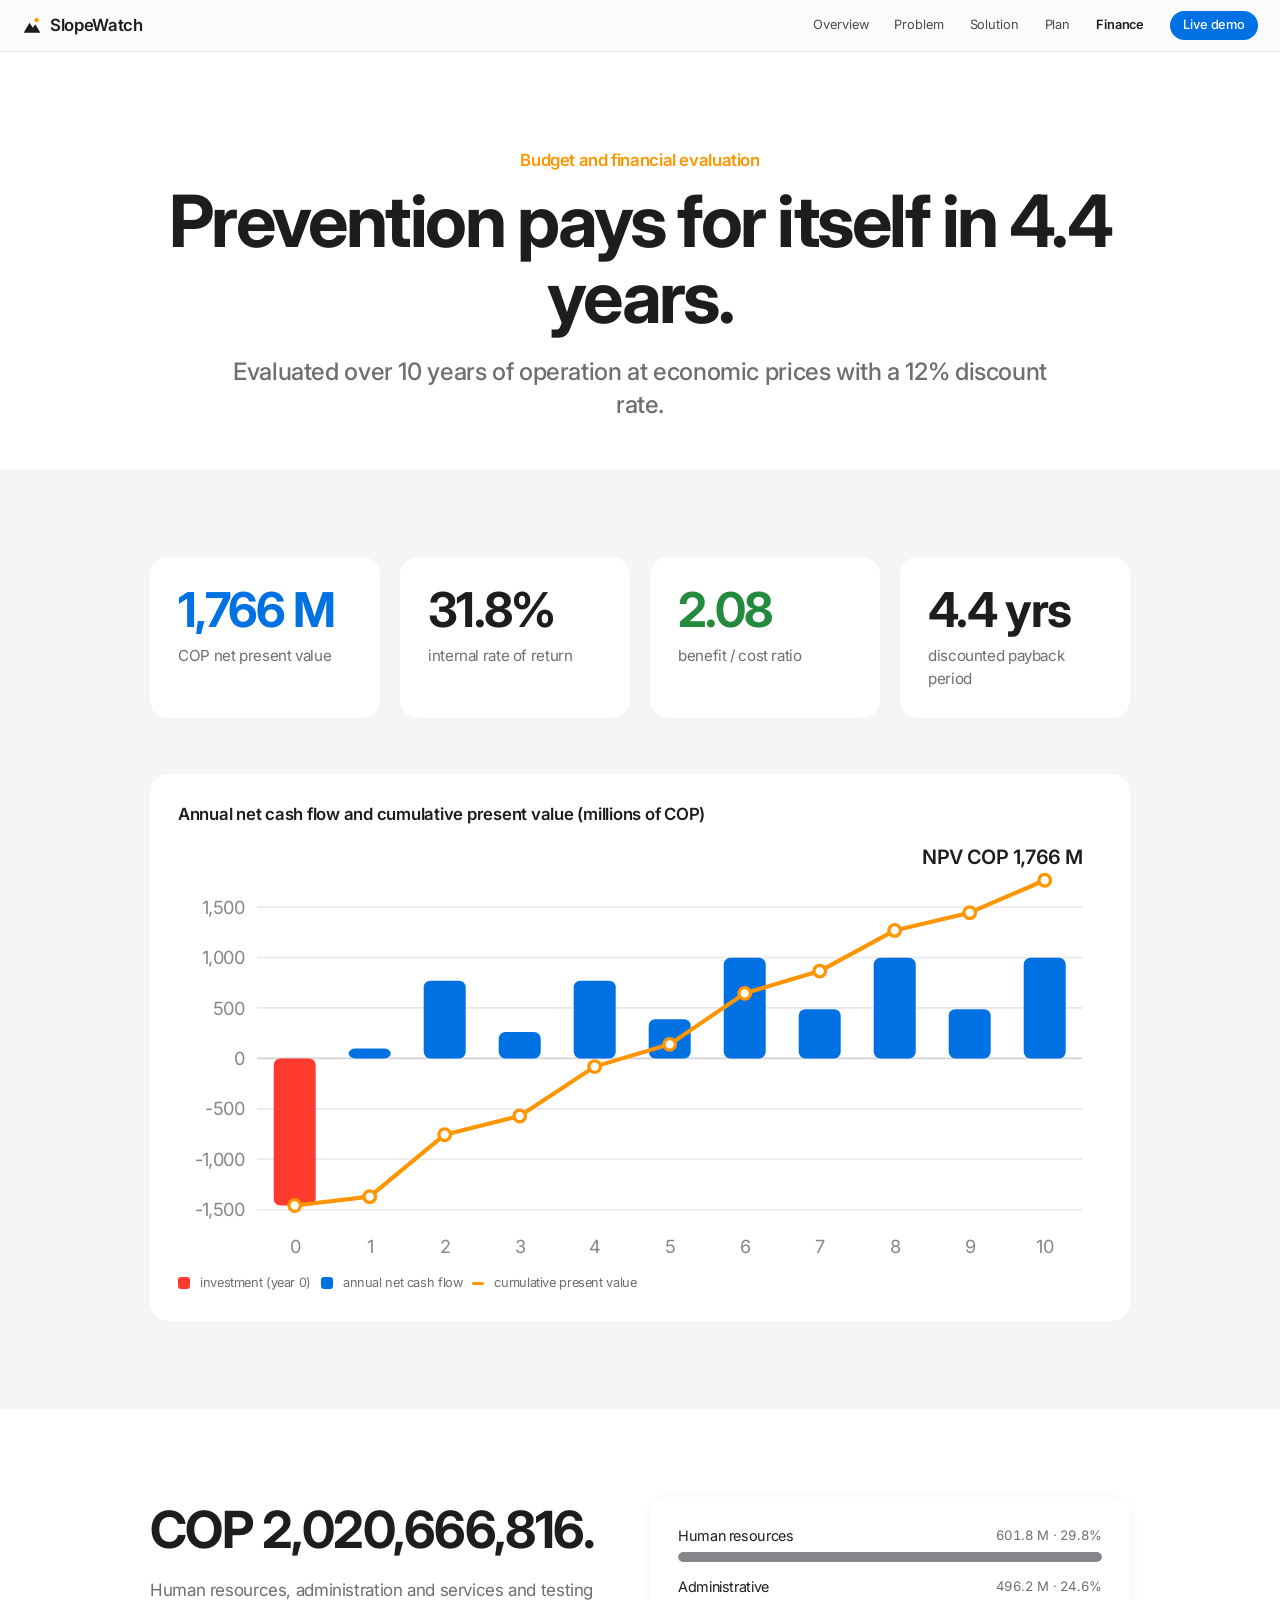
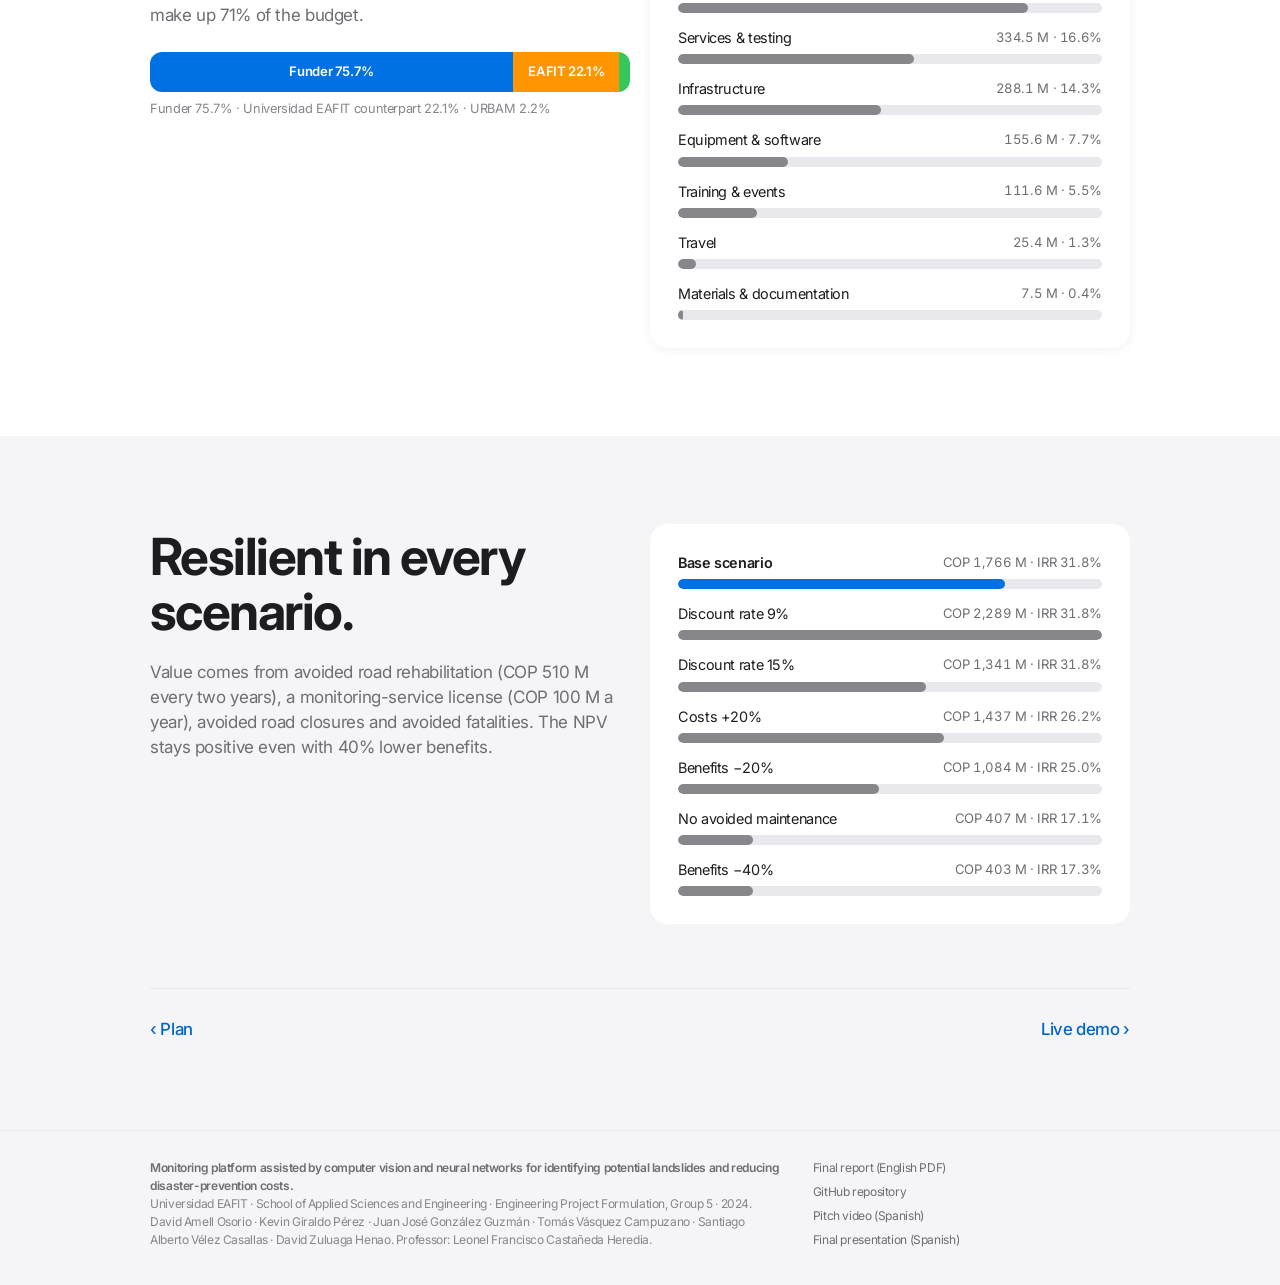
==== website/finance.html @ 940299c2 "Apple-style multi-page redesign with live demo as home" ====
<!doctype html>
<html lang="en">
<head>
<meta charset="utf-8">
<meta name="viewport" content="width=device-width, initial-scale=1">
<title>Finance · SlopeWatch</title>
<meta name="description" content="Budget, funding and 10-year financial evaluation of the landslide monitoring platform.">
<meta name="theme-color" content="#ffffff">
<link rel="preconnect" href="https://fonts.googleapis.com"><link rel="preconnect" href="https://fonts.gstatic.com" crossorigin>
<link href="https://fonts.googleapis.com/css2?family=Inter:wght@400;500;600;700&display=swap" rel="stylesheet">
<link rel="stylesheet" href="styles.css">
</head>
<body>
<header class="nav">
  <a class="brand" href="index.html"><svg viewBox="0 0 24 24" aria-hidden="true"><path d="M2 20 9 8l4 6 3-4 6 10z" fill="#1d1d1f"/><circle cx="17.5" cy="5" r="2.5" fill="#ff9500"/></svg>SlopeWatch</a>
  <nav>
    <a href="overview.html" data-page="overview">Overview</a>
    <a href="problem.html" data-page="problem">Problem</a>
    <a href="solution.html" data-page="solution">Solution</a>
    <a href="plan.html" data-page="plan">Plan</a>
    <a href="finance.html" data-page="finance">Finance</a>
    <a href="index.html" data-page="index" class="pill">Live demo</a>
  </nav>
</header>
<main>

<section class="page-hero">
  <div class="wrap">
    <p class="eyebrow">Budget and financial evaluation</p>
    <h1>Prevention pays for itself in 4.4 years.</h1>
    <p class="lead">Evaluated over 10 years of operation at economic prices with a 12% discount rate.</p>
  </div>
</section>
<section class="alt">
  <div class="wrap">
    <div class="grid4 stats">
      <div class="card stat"><span class="big blue">1,766 M</span><p>COP net present value</p></div>
      <div class="card stat"><span class="big">31.8%</span><p>internal rate of return</p></div>
      <div class="card stat"><span class="big green">2.08</span><p>benefit / cost ratio</p></div>
      <div class="card stat"><span class="big">4.4 yrs</span><p>discounted payback period</p></div>
    </div>
    <div class="card mt">
      <h4>Annual net cash flow and cumulative present value (millions of COP)</h4>
      <svg id="cf-chart" viewBox="0 0 560 260" role="img" aria-label="Net cash flow and cumulative present value"></svg>
      <div class="legend"><span class="sw" style="background:#ff3b30"></span>investment (year 0) <span class="sw bar"></span>annual net cash flow <span class="sw line"></span>cumulative present value</div>
    </div>
  </div>
</section>
<section>
  <div class="wrap">
    <div class="grid2">
      <div>
        <h2>COP 2,020,666,816.</h2>
        <p class="muted">Human resources, administration and services and testing make up 71% of the budget.</p>
        <div class="split"><div style="flex:75.7" class="s1">Funder 75.7%</div><div style="flex:22.1" class="s2">EAFIT 22.1%</div><div style="flex:2.2" class="s3" title="URBAM 2.2%"></div></div>
        <p class="caption" style="margin-top:8px">Funder 75.7% · Universidad EAFIT counterpart 22.1% · URBAM 2.2%</p>
      </div>
      <div class="card"><div class="bars" id="budget-bars"></div></div>
    </div>
  </div>
</section>
<section class="alt">
  <div class="wrap">
    <div class="grid2">
      <div>
        <h2>Resilient in every scenario.</h2>
        <p class="muted">Value comes from avoided road rehabilitation (COP 510 M every two years), a monitoring-service license (COP 100 M a year), avoided road closures and avoided fatalities. The NPV stays positive even with 40% lower benefits.</p>
      </div>
      <div class="card"><div class="bars" id="sens-bars"></div></div>
    </div>
    <div class="next"><a href="plan.html">‹ Plan</a><a href="index.html">Live demo ›</a></div>
  </div>
</section>

</main>
<footer>
  <div class="wrap foot">
    <div>
      <strong>Monitoring platform assisted by computer vision and neural networks for identifying potential landslides and reducing disaster-prevention costs.</strong><br>
      Universidad EAFIT · School of Applied Sciences and Engineering · Engineering Project Formulation, Group 5 · 2024.<br>
      David Amell Osorio · Kevin Giraldo Pérez · Juan José González Guzmán · Tomás Vásquez Campuzano · Santiago Alberto Vélez Casallas · David Zuluaga Henao. Professor: Leonel Francisco Castañeda Heredia.
    </div>
    <div class="foot-links">
      <a href="https://github.com/Senki16/landslide-monitoring-project-proposal/blob/main/01_Final_Report/Final_Report_G5_English.pdf" target="_blank" rel="noopener">Final report (English PDF)</a>
      <a href="https://github.com/Senki16/landslide-monitoring-project-proposal" target="_blank" rel="noopener">GitHub repository</a>
      <a href="https://youtu.be/J5s8gfeZvxI" target="_blank" rel="noopener">Pitch video (Spanish)</a>
      <a href="https://youtu.be/gFdzo9rPchc" target="_blank" rel="noopener">Final presentation (Spanish)</a>
    </div>
  </div>
</footer>
<script src="app.js"></script>
</body>
</html>
---- website/styles.css ----
/* Apple-inspired design: SF system type, light neutrals, Apple system colors */
:root{
  --bg:#ffffff; --bg2:#f5f5f7; --card:#ffffff; --line:#d2d2d7; --line2:#e8e8ed;
  --ink:#1d1d1f; --muted:#6e6e73; --faint:#86868b;
  --blue:#0071e3; --blue-hover:#0077ed; --link:#0066cc;
  --green:#34c759; --yellow:#ffcc00; --orange:#ff9500; --red:#ff3b30;
  --radius:18px;
  --font:-apple-system,BlinkMacSystemFont,"SF Pro Display","SF Pro Text","Helvetica Neue",Inter,Arial,sans-serif;
}
*{box-sizing:border-box}
html{scroll-behavior:smooth}
body{margin:0;background:var(--bg);color:var(--ink);font:17px/1.47 var(--font);letter-spacing:-.022em;-webkit-font-smoothing:antialiased}
a{color:var(--link);text-decoration:none}
a:hover{text-decoration:underline}
.wrap{max-width:1024px;margin:0 auto;padding:0 22px}
.wide{max-width:1280px}
section{padding:88px 0}
.alt{background:var(--bg2)}
h1{font-size:clamp(2.6rem,6vw,4.5rem);line-height:1.05;font-weight:700;letter-spacing:-.035em;margin:.15em 0 .3em}
h2{font-size:clamp(2rem,4.2vw,3.2rem);line-height:1.08;font-weight:700;letter-spacing:-.03em;margin:.1em 0 .4em}
h3{font-size:1.5rem;line-height:1.17;font-weight:600;letter-spacing:-.02em;margin:0 0 .5em}
h4{font-size:1.05rem;font-weight:600;margin:0 0 .6em;letter-spacing:-.015em}
p{margin:0 0 1em}
.eyebrow{color:var(--orange);font-size:1.05rem;font-weight:600;margin:0}
.lead{font-size:clamp(1.15rem,2vw,1.5rem);line-height:1.35;color:var(--muted);font-weight:500;max-width:820px}
.center{text-align:center}.center .lead{margin-left:auto;margin-right:auto}
.caption,.fine{color:var(--faint);font-size:.8rem;line-height:1.4}
.muted{color:var(--muted)}
.mt{margin-top:56px}

/* nav — frosted glass */
.nav{position:sticky;top:0;z-index:1000;height:52px;display:flex;justify-content:space-between;align-items:center;padding:0 22px;background:rgba(251,251,253,.8);backdrop-filter:saturate(180%) blur(20px);-webkit-backdrop-filter:saturate(180%) blur(20px);border-bottom:1px solid rgba(0,0,0,.08)}
.brand{color:var(--ink);font-weight:600;font-size:1.05rem;display:flex;align-items:center;gap:8px;letter-spacing:-.02em}
.brand:hover{text-decoration:none}
.brand svg{width:20px;height:20px}
.nav nav{display:flex;gap:26px;align-items:center}
.nav nav a{color:var(--ink);opacity:.8;font-size:.8rem;letter-spacing:-.01em}
.nav nav a:hover{opacity:1;text-decoration:none}
.nav nav a.active{opacity:1;font-weight:600}
.nav .pill{background:var(--blue);color:#fff;opacity:1;padding:5px 13px;border-radius:980px;font-weight:500}
.nav .pill:hover{background:var(--blue-hover)}
.nav .pill.active{background:var(--ink)}

/* buttons */
.btn{display:inline-block;padding:11px 22px;border-radius:980px;font-size:1rem;font-weight:500;background:var(--blue);color:#fff}
.btn:hover{background:var(--blue-hover);text-decoration:none}
.btn.ghost{background:transparent;color:var(--link);padding-left:6px}
.btn.ghost::after{content:" ›"}
.cta{display:flex;gap:14px;flex-wrap:wrap;align-items:center;margin-top:26px}
.center .cta{justify-content:center}

/* cards & grids */
.card{background:var(--card);border-radius:var(--radius);padding:28px;box-shadow:0 2px 12px rgba(0,0,0,.06)}
.alt .card{box-shadow:none}
.grid2{display:grid;grid-template-columns:1fr 1fr;gap:20px}
.grid3{display:grid;grid-template-columns:repeat(3,1fr);gap:20px}
.grid4{display:grid;grid-template-columns:repeat(4,1fr);gap:20px}
.grid2>*,.grid3>*,.grid4>*{min-width:0}
.big{font-size:clamp(2rem,4vw,3rem);font-weight:700;letter-spacing:-.035em;line-height:1.05;display:block}
.stat .big{margin-bottom:10px}
.stat p{color:var(--muted);font-size:.95rem;margin:0}
.blue{color:var(--blue)}.orange{color:var(--orange)}.green{color:#248a3d}.red{color:var(--red)}

/* page hero (non-demo pages) */
.page-hero{padding:96px 0 48px;text-align:center}
.page-hero .lead{margin:0 auto}

/* problem tree */
.tree{display:flex;flex-direction:column;gap:10px}
.tree-row{display:grid;grid-template-columns:repeat(4,1fr);gap:10px}
.tree-row span{font-size:.85rem;padding:14px 10px;border-radius:12px;text-align:center;background:var(--bg2);font-weight:500}
.tree-core{background:var(--ink);color:#fff;font-weight:600;text-align:center;padding:20px;border-radius:14px;font-size:1.05rem}
.tree-label{font-size:.75rem;color:var(--faint);text-transform:uppercase;letter-spacing:.06em;font-weight:600}

/* pipeline */
.steps{display:grid;grid-template-columns:repeat(4,1fr);gap:20px;counter-reset:s}
.step{background:var(--card);border-radius:var(--radius);padding:28px}
.step .n{font-size:.85rem;font-weight:600;color:var(--blue)}
.step h4{font-size:1.3rem;margin:.3em 0 .4em}
.step p{color:var(--muted);font-size:.95rem;margin:0}

/* bars */
.bars{display:flex;flex-direction:column;gap:14px}
.bar-row{display:grid;grid-template-columns:1fr auto;grid-template-areas:'l v' 't t';gap:6px 14px;align-items:center;font-size:.9rem}
.bar-row>span:first-child{grid-area:l}.bar-row .v{grid-area:v}.bar-row .bar-track{grid-area:t}
.bar-track{height:10px;background:var(--line2);border-radius:980px;overflow:hidden}
.bar-fill{height:100%;background:var(--faint);border-radius:980px}
.bar-row.win .bar-fill{background:var(--blue)}
.bar-row.win span:first-child{font-weight:600}
.bar-row .v{white-space:nowrap;color:var(--muted);font-size:.82rem;font-variant-numeric:tabular-nums;min-width:70px;text-align:right}

.objectives{list-style:none;padding:0;margin:0;display:grid;grid-template-columns:repeat(3,1fr);gap:20px}
.objectives li{background:var(--card);border-radius:var(--radius);padding:24px}
.objectives b{display:block;font-size:1.1rem;margin-bottom:6px}
.objectives span{color:var(--muted);font-size:.95rem}

/* gantt */
.gantt{display:flex;flex-direction:column;gap:12px}
.g-row{display:grid;grid-template-columns:220px 1fr;gap:16px;align-items:center;font-size:.9rem}
.g-row b{color:var(--blue);font-weight:600;margin-right:4px}
.g-track{position:relative;height:26px;background:var(--line2);border-radius:8px}
.g-bar{position:absolute;top:4px;bottom:4px;border-radius:6px;background:var(--blue)}
.g-bar.ops{background:rgba(0,113,227,.3)}
.g-axis{display:grid;grid-template-columns:220px 1fr;gap:16px;font-size:.75rem;color:var(--faint)}
.g-axis div:last-child{display:flex;justify-content:space-between}
.list{margin:0;padding-left:20px;color:var(--muted)}
.list li{margin-bottom:6px}

/* finance */
.split{display:flex;height:40px;border-radius:12px;overflow:hidden;margin-top:24px;font-size:.82rem;font-weight:600}
.split div{display:flex;align-items:center;justify-content:center;white-space:nowrap;color:#fff}
.s1{background:var(--blue)}.s2{background:var(--orange)}.s3{background:var(--green)}
svg text{fill:var(--faint);font-family:var(--font);font-size:11px}
svg text.strong{fill:var(--ink);font-weight:600;font-size:12px}
#cf-chart,#rain-chart{width:100%;height:auto;display:block}

/* ---------- demo (home) ---------- */
.demo-hero{position:relative;height:calc(100vh - 52px);min-height:560px;max-height:900px}
#map{position:absolute;inset:0;background:#e8e8ed}
.glass{background:rgba(255,255,255,.78);backdrop-filter:saturate(180%) blur(20px);-webkit-backdrop-filter:saturate(180%) blur(20px);border:1px solid rgba(255,255,255,.6);box-shadow:0 10px 40px rgba(0,0,0,.12);border-radius:22px}
.overlay{position:absolute;z-index:500;top:24px;left:24px;width:380px;max-width:calc(100% - 48px);padding:24px}
.overlay .eyebrow{font-size:.85rem}
.overlay h1{font-size:2rem;margin:.1em 0 .35em;letter-spacing:-.03em}
.alert-card{display:flex;align-items:center;gap:14px;padding:14px 0;border-top:1px solid rgba(0,0,0,.08);border-bottom:1px solid rgba(0,0,0,.08);margin:10px 0 14px}
#alert-dot{width:18px;height:18px;border-radius:50%;background:var(--faint);flex:none;box-shadow:0 0 0 6px rgba(0,0,0,.05)}
.alert-card .level{display:block;font-size:1.6rem;font-weight:700;letter-spacing:-.03em;line-height:1.1}
.alert-card .why{display:block;font-size:.82rem;color:var(--muted)}
.mini{display:grid;grid-template-columns:repeat(4,1fr);gap:8px}
.mini div{display:flex;flex-direction:column}
.mini .k{font-size:1.15rem;font-weight:700;letter-spacing:-.02em;font-variant-numeric:tabular-nums}
.mini .l{font-size:.68rem;color:var(--muted);line-height:1.2}
.toggles{position:absolute;z-index:500;left:24px;bottom:24px;padding:12px 16px;display:flex;flex-direction:column;gap:6px;font-size:.82rem}
.toggles label{display:flex;gap:8px;align-items:center;cursor:pointer}
.toggles input{accent-color:var(--blue)}
.toggles small{color:var(--muted)}
.scroll-hint{position:absolute;z-index:500;left:50%;bottom:22px;transform:translateX(-50%);font-size:.8rem;padding:8px 16px;color:var(--ink)}
.leaflet-container{font-family:var(--font)}
.leaflet-control-layers,.leaflet-bar{border:none!important;border-radius:12px!important;box-shadow:0 4px 20px rgba(0,0,0,.12)!important;overflow:hidden}
.site-label{background:#fff;color:var(--ink);border:none;border-radius:8px;padding:3px 8px;font-size:12px;font-weight:600;box-shadow:0 2px 8px rgba(0,0,0,.15)}
.site-label::before{display:none}

.demo-grid{display:grid;grid-template-columns:1.5fr 1fr;gap:20px}
.demo-grid>*{min-width:0}
.chart-head{display:flex;justify-content:space-between;gap:12px;flex-wrap:wrap;align-items:baseline}
.legend{font-size:.8rem;color:var(--muted);display:flex;gap:10px;align-items:center;flex-wrap:wrap;margin-top:8px}
.sw{display:inline-block;width:12px;height:12px;border-radius:3px}
.sw.bar{background:var(--blue)}.sw.line{height:3px;background:var(--orange)}
.matrix{width:100%;table-layout:fixed;border-collapse:separate;border-spacing:4px;font-size:.75rem}
.matrix th{color:var(--muted);font-weight:500;text-align:left}
.matrix thead th{text-align:center}
.matrix td{height:34px;border-radius:8px;opacity:.28;transition:opacity .2s}
.matrix td.on{opacity:1;box-shadow:0 0 0 3px #fff,0 0 0 5px var(--ink)}
.exp{display:flex;flex-direction:column;gap:8px;font-size:.85rem;color:var(--muted);margin-top:14px}
.exp select{font:inherit;color:var(--ink);background:var(--bg2);border:none;border-radius:10px;padding:10px 12px}
#events{list-style:none;padding:0;margin:0;display:grid;grid-template-columns:repeat(auto-fill,minmax(230px,1fr));gap:12px}
#events li{background:var(--bg2);border-radius:12px;padding:12px 14px;font-size:.9rem;font-weight:500}
#events li small{display:block;color:var(--muted);font-weight:400;font-size:.8rem}
.disclaimer{font-size:.8rem;color:var(--faint);margin-top:28px;line-height:1.5}

/* next-page footer link */
.next{display:flex;justify-content:space-between;align-items:center;gap:20px;border-top:1px solid var(--line2);padding-top:28px;margin-top:64px;font-size:1.05rem}
.next a{font-weight:500}

footer{background:var(--bg2);color:var(--faint);font-size:.75rem;padding:28px 0 36px;border-top:1px solid var(--line2)}
.foot{display:grid;grid-template-columns:2fr 1fr;gap:28px;line-height:1.5}
.foot strong{color:var(--muted);font-weight:600}
.foot-links{display:flex;flex-direction:column;gap:6px}
.foot-links a{color:var(--muted)}

@media (max-width:900px){
  .grid2,.grid3,.grid4,.steps,.objectives,.demo-grid,.foot{grid-template-columns:1fr}
  .grid4.stats{grid-template-columns:1fr 1fr}
  .tree-row{grid-template-columns:1fr 1fr}
  .nav{height:auto;flex-wrap:wrap;padding:10px 16px;gap:8px}
  .nav nav{gap:16px;width:100%;overflow-x:auto;scrollbar-width:none;padding-bottom:2px}
  .nav nav::-webkit-scrollbar{display:none}
  .nav nav a{white-space:nowrap}
  .nav nav a.pill{order:-1}
  .g-row,.g-axis{grid-template-columns:130px 1fr}
  .demo-hero{height:auto;min-height:0;max-height:none;display:flex;flex-direction:column}
  #map{position:relative;height:62vh;min-height:380px}
  .overlay{position:relative;top:auto;left:auto;width:auto;max-width:none;margin:12px 16px 0;}
  .toggles{left:12px;bottom:auto;top:12px;padding:10px 12px}
  .scroll-hint{display:none}
  section{padding:64px 0}
}
.matrix th:first-child{width:92px}
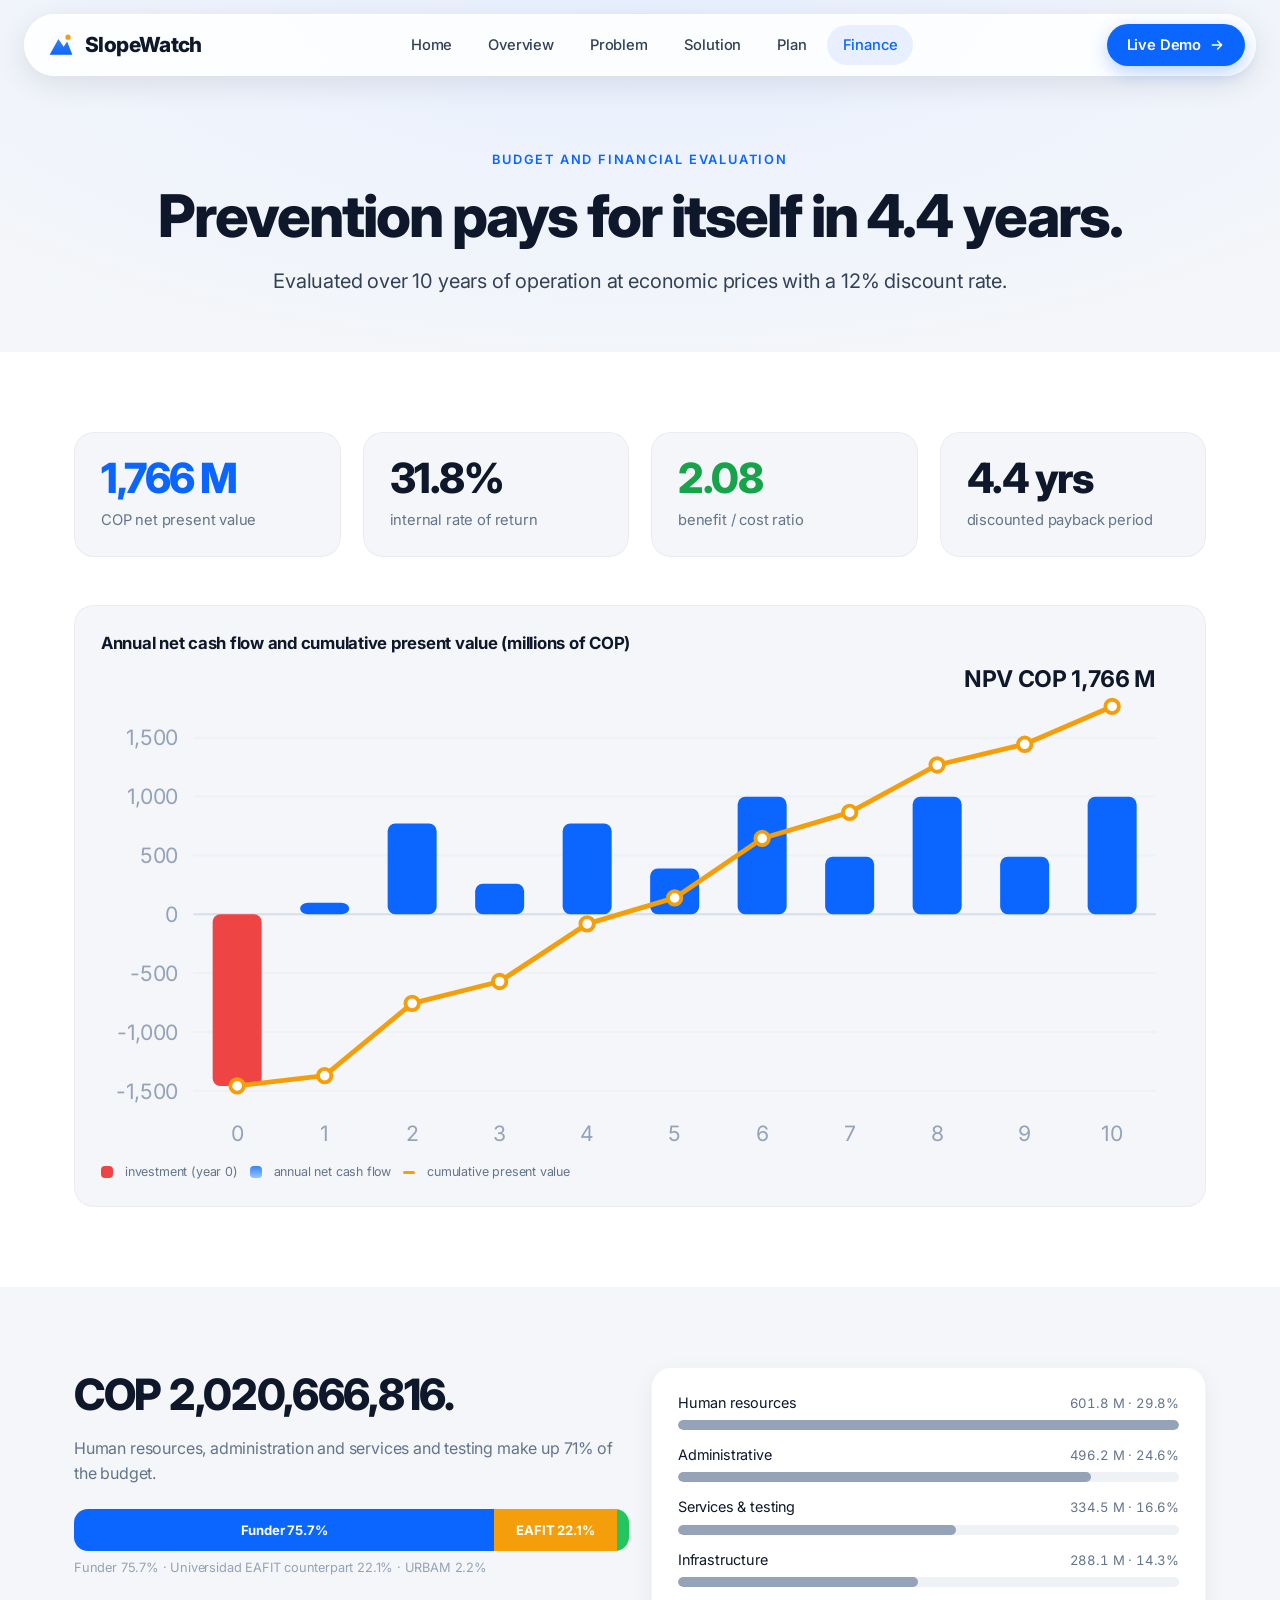
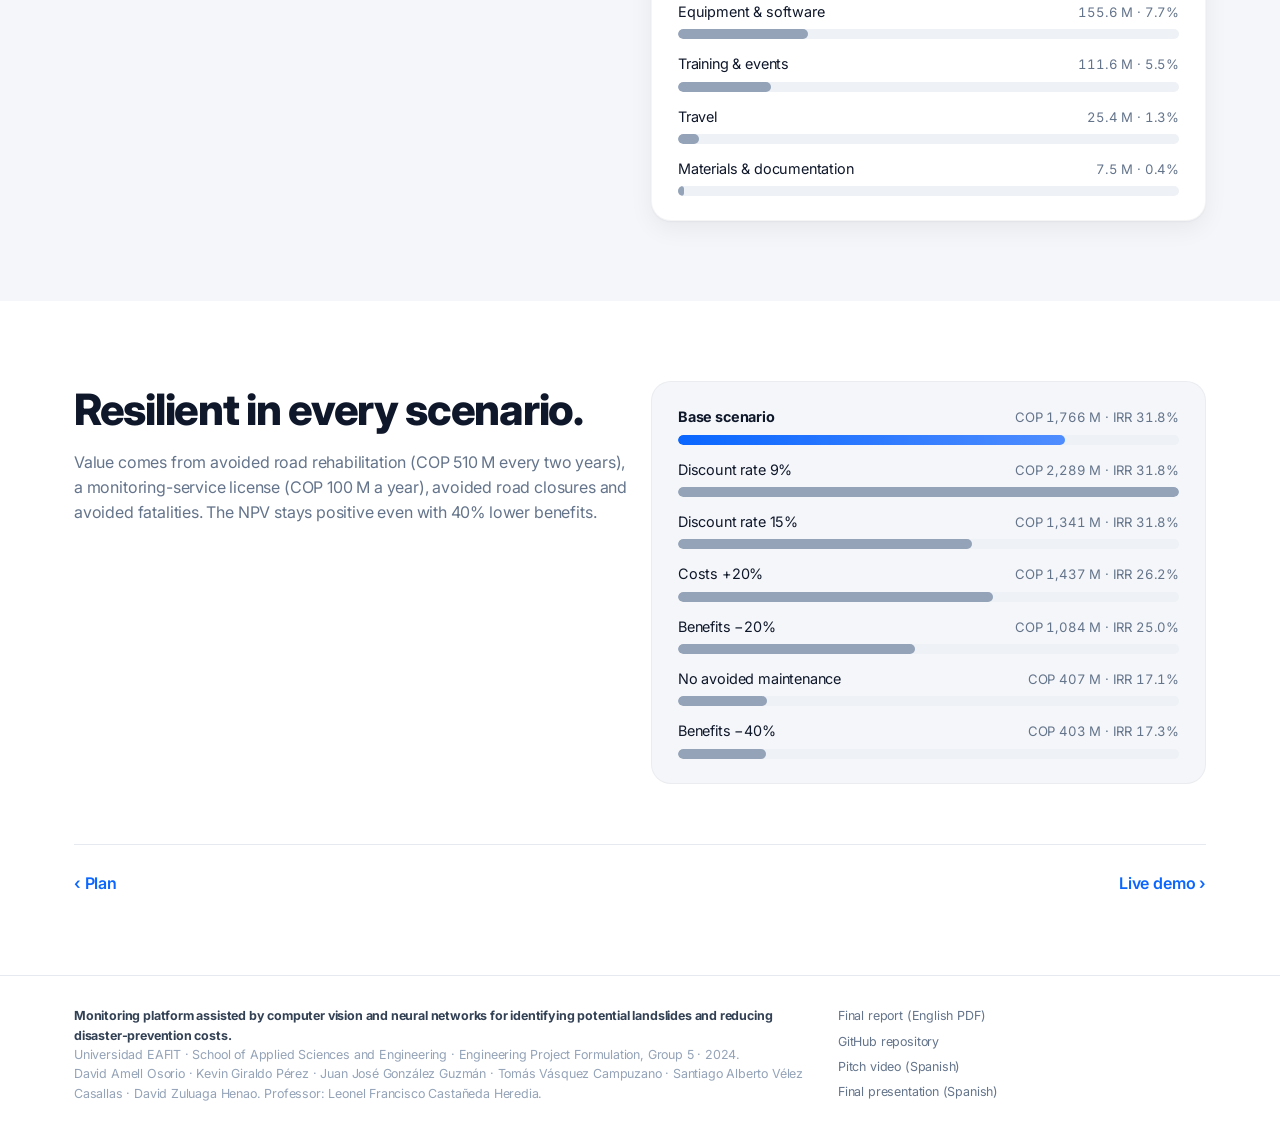
==== commit 1789845c: "Premium dashboard redesign based on new home layout" ====
--- a/website/finance.html
+++ b/website/finance.html
@@ -5,23 +5,18 @@
 <meta name="viewport" content="width=device-width, initial-scale=1">
 <title>Finance · SlopeWatch</title>
 <meta name="description" content="Budget, funding and 10-year financial evaluation of the landslide monitoring platform.">
-<meta name="theme-color" content="#ffffff">
+<meta name="theme-color" content="#f4f6f9">
+<link rel="icon" href="data:image/svg+xml,%3Csvg xmlns='http://www.w3.org/2000/svg' viewBox='0 0 32 32'%3E%3Cpath d='M3 27 13 9l6 9 4-6 6 15z' fill='%230a66ff'/%3E%3Ccircle cx='24' cy='7' r='3' fill='%23f59e0b'/%3E%3C/svg%3E">
 <link rel="preconnect" href="https://fonts.googleapis.com"><link rel="preconnect" href="https://fonts.gstatic.com" crossorigin>
-<link href="https://fonts.googleapis.com/css2?family=Inter:wght@400;500;600;700&display=swap" rel="stylesheet">
+<link href="https://fonts.googleapis.com/css2?family=Inter:wght@400;500;600;700;800&display=swap" rel="stylesheet">
 <link rel="stylesheet" href="styles.css">
 </head>
 <body>
-<header class="nav">
-  <a class="brand" href="index.html"><svg viewBox="0 0 24 24" aria-hidden="true"><path d="M2 20 9 8l4 6 3-4 6 10z" fill="#1d1d1f"/><circle cx="17.5" cy="5" r="2.5" fill="#ff9500"/></svg>SlopeWatch</a>
-  <nav>
-    <a href="overview.html" data-page="overview">Overview</a>
-    <a href="problem.html" data-page="problem">Problem</a>
-    <a href="solution.html" data-page="solution">Solution</a>
-    <a href="plan.html" data-page="plan">Plan</a>
-    <a href="finance.html" data-page="finance">Finance</a>
-    <a href="index.html" data-page="index" class="pill">Live demo</a>
-  </nav>
-</header>
+<div class="nav-shell"><header class="nav">
+  <a class="brand" href="index.html"><svg viewBox="0 0 32 32" aria-hidden="true"><defs><linearGradient id="lg" x1="0" y1="0" x2="0" y2="1"><stop offset="0" stop-color="#3b82f6"/><stop offset="1" stop-color="#0a66ff"/></linearGradient></defs><path d="M3 27 13 9l6 9 4-6 6 15z" fill="url(#lg)"/><circle cx="24" cy="7" r="3" fill="#f59e0b"/></svg>SlopeWatch</a>
+  <nav><a href="index.html" data-page="index">Home</a><a href="overview.html" data-page="overview">Overview</a><a href="problem.html" data-page="problem">Problem</a><a href="solution.html" data-page="solution">Solution</a><a href="plan.html" data-page="plan">Plan</a><a href="finance.html" data-page="finance">Finance</a></nav>
+  <a class="btn sm" href="index.html#dashboard">Live Demo <svg viewBox="0 0 24 24" fill="none" stroke="currentColor" stroke-width="2.2" stroke-linecap="round" stroke-linejoin="round"><path d="M5 12h14M13 6l6 6-6 6"/></svg></a>
+</header></div>
 <main>
 
 <section class="page-hero">
@@ -42,7 +37,7 @@
     <div class="card mt">
       <h4>Annual net cash flow and cumulative present value (millions of COP)</h4>
       <svg id="cf-chart" viewBox="0 0 560 260" role="img" aria-label="Net cash flow and cumulative present value"></svg>
-      <div class="legend"><span class="sw" style="background:#ff3b30"></span>investment (year 0) <span class="sw bar"></span>annual net cash flow <span class="sw line"></span>cumulative present value</div>
+      <div class="legend"><span class="sw" style="background:#ef4444"></span>investment (year 0) <span class="sw bar"></span>annual net cash flow <span class="sw line"></span>cumulative present value</div>
     </div>
   </div>
 </section>
--- a/website/styles.css
+++ b/website/styles.css
@@ -1,187 +1,258 @@
-/* Apple-inspired design: SF system type, light neutrals, Apple system colors */
+/* SlopeWatch — premium light dashboard design */
 :root{
-  --bg:#ffffff; --bg2:#f5f5f7; --card:#ffffff; --line:#d2d2d7; --line2:#e8e8ed;
-  --ink:#1d1d1f; --muted:#6e6e73; --faint:#86868b;
-  --blue:#0071e3; --blue-hover:#0077ed; --link:#0066cc;
-  --green:#34c759; --yellow:#ffcc00; --orange:#ff9500; --red:#ff3b30;
-  --radius:18px;
-  --font:-apple-system,BlinkMacSystemFont,"SF Pro Display","SF Pro Text","Helvetica Neue",Inter,Arial,sans-serif;
+  --bg:#f4f6f9; --card:#ffffff; --line:#e6e9ef; --line2:#eef1f5;
+  --ink:#0f172a; --ink2:#334155; --muted:#64748b; --faint:#94a3b8;
+  --blue:#0a66ff; --blue2:#0052d9; --blue-soft:#e8f0ff;
+  --green:#22c55e; --yellow:#facc15; --orange:#f59e0b; --red:#ef4444;
+  --radius:20px;
+  --shadow:0 1px 2px rgba(15,23,42,.04),0 8px 24px rgba(15,23,42,.06);
+  --font:"Inter",-apple-system,BlinkMacSystemFont,"SF Pro Text","Segoe UI",Roboto,Arial,sans-serif;
 }
 *{box-sizing:border-box}
 html{scroll-behavior:smooth}
-body{margin:0;background:var(--bg);color:var(--ink);font:17px/1.47 var(--font);letter-spacing:-.022em;-webkit-font-smoothing:antialiased}
-a{color:var(--link);text-decoration:none}
-a:hover{text-decoration:underline}
-.wrap{max-width:1024px;margin:0 auto;padding:0 22px}
-.wide{max-width:1280px}
-section{padding:88px 0}
-.alt{background:var(--bg2)}
-h1{font-size:clamp(2.6rem,6vw,4.5rem);line-height:1.05;font-weight:700;letter-spacing:-.035em;margin:.15em 0 .3em}
-h2{font-size:clamp(2rem,4.2vw,3.2rem);line-height:1.08;font-weight:700;letter-spacing:-.03em;margin:.1em 0 .4em}
-h3{font-size:1.5rem;line-height:1.17;font-weight:600;letter-spacing:-.02em;margin:0 0 .5em}
-h4{font-size:1.05rem;font-weight:600;margin:0 0 .6em;letter-spacing:-.015em}
+body{margin:0;background:var(--bg);color:var(--ink);font:16px/1.55 var(--font);letter-spacing:-.011em;-webkit-font-smoothing:antialiased}
+a{color:var(--blue);text-decoration:none}
+img{display:block;max-width:100%}
+.wrap{max-width:1180px;margin:0 auto;padding:0 24px}
+.wide{max-width:1440px}
+section{padding:80px 0}
+h1{font-size:clamp(2.3rem,4.6vw,3.9rem);line-height:1.04;font-weight:800;letter-spacing:-.035em;margin:.25em 0 .35em}
+h2{font-size:clamp(1.8rem,3.4vw,2.7rem);line-height:1.1;font-weight:800;letter-spacing:-.03em;margin:.1em 0 .4em}
+h3{font-size:1.3rem;font-weight:700;letter-spacing:-.02em;margin:0 0 .5em}
+h4{font-size:1.05rem;font-weight:700;margin:0;letter-spacing:-.015em}
 p{margin:0 0 1em}
-.eyebrow{color:var(--orange);font-size:1.05rem;font-weight:600;margin:0}
-.lead{font-size:clamp(1.15rem,2vw,1.5rem);line-height:1.35;color:var(--muted);font-weight:500;max-width:820px}
+.eyebrow{color:var(--muted);font-size:.8rem;font-weight:600;letter-spacing:.14em;text-transform:uppercase;margin:0}
+.lead{font-size:clamp(1.05rem,1.6vw,1.25rem);line-height:1.5;color:var(--ink2);max-width:760px}
 .center{text-align:center}.center .lead{margin-left:auto;margin-right:auto}
-.caption,.fine{color:var(--faint);font-size:.8rem;line-height:1.4}
+.caption,.fine{color:var(--faint);font-size:.8rem;line-height:1.45}
 .muted{color:var(--muted)}
-.mt{margin-top:56px}
-
-/* nav — frosted glass */
-.nav{position:sticky;top:0;z-index:1000;height:52px;display:flex;justify-content:space-between;align-items:center;padding:0 22px;background:rgba(251,251,253,.8);backdrop-filter:saturate(180%) blur(20px);-webkit-backdrop-filter:saturate(180%) blur(20px);border-bottom:1px solid rgba(0,0,0,.08)}
-.brand{color:var(--ink);font-weight:600;font-size:1.05rem;display:flex;align-items:center;gap:8px;letter-spacing:-.02em}
-.brand:hover{text-decoration:none}
-.brand svg{width:20px;height:20px}
-.nav nav{display:flex;gap:26px;align-items:center}
-.nav nav a{color:var(--ink);opacity:.8;font-size:.8rem;letter-spacing:-.01em}
-.nav nav a:hover{opacity:1;text-decoration:none}
-.nav nav a.active{opacity:1;font-weight:600}
-.nav .pill{background:var(--blue);color:#fff;opacity:1;padding:5px 13px;border-radius:980px;font-weight:500}
-.nav .pill:hover{background:var(--blue-hover)}
-.nav .pill.active{background:var(--ink)}
-
-/* buttons */
-.btn{display:inline-block;padding:11px 22px;border-radius:980px;font-size:1rem;font-weight:500;background:var(--blue);color:#fff}
-.btn:hover{background:var(--blue-hover);text-decoration:none}
-.btn.ghost{background:transparent;color:var(--link);padding-left:6px}
-.btn.ghost::after{content:" ›"}
-.cta{display:flex;gap:14px;flex-wrap:wrap;align-items:center;margin-top:26px}
-.center .cta{justify-content:center}
-
-/* cards & grids */
-.card{background:var(--card);border-radius:var(--radius);padding:28px;box-shadow:0 2px 12px rgba(0,0,0,.06)}
-.alt .card{box-shadow:none}
-.grid2{display:grid;grid-template-columns:1fr 1fr;gap:20px}
-.grid3{display:grid;grid-template-columns:repeat(3,1fr);gap:20px}
-.grid4{display:grid;grid-template-columns:repeat(4,1fr);gap:20px}
+.mt{margin-top:48px}
+.alt{background:#fff}
+
+/* ---------- floating nav ---------- */
+.nav-shell{position:sticky;top:14px;z-index:1000;padding:0 24px;height:0}
+.nav{max-width:1440px;margin:0 auto;height:62px;display:flex;align-items:center;justify-content:space-between;gap:16px;padding:0 10px 0 22px;border-radius:999px;background:rgba(255,255,255,.86);backdrop-filter:saturate(180%) blur(18px);-webkit-backdrop-filter:saturate(180%) blur(18px);box-shadow:0 8px 30px rgba(15,23,42,.10);border:1px solid rgba(255,255,255,.7)}
+.brand{display:flex;align-items:center;gap:10px;color:var(--ink);font-weight:800;font-size:1.3rem;letter-spacing:-.03em}
+.brand svg{width:28px;height:28px}
+.nav nav{display:flex;gap:4px;align-items:center}
+.nav nav a{color:var(--ink2);font-size:.92rem;font-weight:500;padding:9px 16px;border-radius:999px;transition:background .15s}
+.nav nav a:hover{background:#f1f5f9}
+.nav nav a.active{background:var(--blue-soft);color:var(--blue)}
+.btn{display:inline-flex;align-items:center;gap:8px;padding:12px 24px;border-radius:999px;font-weight:600;font-size:.98rem;background:var(--blue);color:#fff;box-shadow:0 6px 18px rgba(10,102,255,.28);transition:background .15s,transform .15s;border:0;cursor:pointer}
+.btn:hover{background:var(--blue2);transform:translateY(-1px)}
+.btn.light{background:rgba(255,255,255,.9);color:var(--ink);box-shadow:0 6px 18px rgba(15,23,42,.08)}
+.btn.light:hover{background:#fff}
+.btn.sm{padding:10px 20px;font-size:.92rem}
+.btn svg{width:16px;height:16px}
+.body-pad{height:90px}
+
+/* ---------- hero with map ---------- */
+.hero{position:relative;height:580px;padding:0;overflow:hidden;background:#dfe6ee}
+#map{position:absolute;inset:0;z-index:1}
+.hero-fade{position:absolute;inset:0;z-index:2;pointer-events:none;
+  background:linear-gradient(90deg,#f4f6f9 0%,rgba(244,246,249,.97) 26%,rgba(244,246,249,.82) 38%,rgba(244,246,249,.35) 50%,rgba(244,246,249,0) 60%),
+             linear-gradient(0deg,rgba(244,246,249,.9) 0%,rgba(244,246,249,0) 18%)}
+.hero-mountains{position:absolute;left:0;bottom:0;width:58%;height:78%;z-index:2;pointer-events:none;opacity:.55}
+.hero-copy{position:absolute;z-index:3;left:max(24px,calc((100vw - 1440px)/2 + 56px));top:140px;max-width:600px}
+.hero-copy .eyebrow span{color:var(--faint);margin:0 8px}
+.hero-copy .lead{max-width:540px}
+.hero-copy h1{font-size:clamp(2.3rem,4.2vw,3.7rem)}
+.hero-cta{display:flex;gap:14px;margin-top:28px;flex-wrap:wrap}
+.glass{background:rgba(255,255,255,.8);backdrop-filter:saturate(180%) blur(18px);-webkit-backdrop-filter:saturate(180%) blur(18px);border:1px solid rgba(255,255,255,.75);box-shadow:0 12px 40px rgba(15,23,42,.14)}
+.alert-panel{position:absolute;z-index:3;right:max(24px,calc((100vw - 1440px)/2 + 24px));top:112px;width:340px;border-radius:24px;padding:20px}
+.alert-panel .title{display:flex;align-items:center;gap:6px;font-weight:600;font-size:.95rem}
+.alert-pill{display:inline-flex;align-items:center;gap:10px;margin:14px 0 16px;padding:10px 20px 10px 14px;border-radius:999px;color:#fff;font-weight:700;font-size:1.35rem;letter-spacing:-.02em;background:var(--faint);box-shadow:0 8px 20px rgba(15,23,42,.15)}
+.alert-pill svg{width:28px;height:28px}
+.alert-pill[data-level="0"]{background:var(--green)}
+.alert-pill[data-level="1"]{background:#eab308}
+.alert-pill[data-level="2"]{background:var(--orange)}
+.alert-pill[data-level="3"]{background:var(--red)}
+.alert-tiles{display:grid;grid-template-columns:1fr 1fr;gap:10px}
+.alert-tiles>div{background:rgba(255,255,255,.75);border-radius:16px;padding:12px 14px}
+.alert-tiles .t{font-size:.78rem;color:var(--muted)}
+.alert-tiles .v{display:flex;align-items:baseline;gap:6px;margin:4px 0 2px;font-size:1.45rem;font-weight:800;letter-spacing:-.03em}
+.alert-tiles .v small{font-size:.8rem;font-weight:600;color:var(--ink2)}
+.alert-tiles .d{font-size:.72rem;color:var(--muted)}
+.alert-why{font-size:.78rem;color:var(--muted);margin:12px 2px 0}
+.map-legend{position:absolute;z-index:3;right:max(84px,calc((100vw - 1440px)/2 + 84px));bottom:26px;border-radius:14px;padding:8px 14px;font-size:.78rem;display:flex;gap:14px;align-items:center}
+.map-legend label{display:flex;gap:6px;align-items:center;cursor:pointer;font-weight:500}
+.map-legend input{accent-color:var(--blue)}
+.map-legend small{color:var(--muted)}
+.leaflet-container{font-family:var(--font)}
+.leaflet-bottomright{bottom:18px!important;right:max(0px,calc((100vw - 1440px)/2))!important}
+.leaflet-bar{border:none!important;border-radius:14px!important;box-shadow:0 8px 24px rgba(15,23,42,.14)!important;overflow:hidden}
+.leaflet-bar a{width:40px!important;height:40px!important;line-height:40px!important;color:var(--ink)!important}
+.leaflet-control-attribution{font-size:10px;background:rgba(255,255,255,.7)!important}
+.site-label{background:#fff;color:var(--ink);border:none;border-radius:8px;padding:3px 9px;font-size:12px;font-weight:700;box-shadow:0 2px 10px rgba(0,0,0,.2)}
+.site-label::before{display:none}
+
+/* ---------- dashboard ---------- */
+.dash{padding:28px 0 72px}
+.dash-grid{display:grid;grid-template-columns:1fr 1fr;gap:22px}
+.dash-grid>*{min-width:0}
+.card{background:var(--card);border-radius:var(--radius);padding:24px 26px;box-shadow:var(--shadow);border:1px solid rgba(15,23,42,.04)}
+.card-head{display:flex;align-items:center;justify-content:space-between;gap:12px;margin-bottom:14px}
+.card-head h4{display:flex;align-items:center;gap:10px;font-size:1.15rem}
+.card-head h4 svg{width:22px;height:22px;flex:none}
+.card-head .meta{font-size:.78rem;color:var(--faint)}
+.card-head a{font-weight:600;font-size:.9rem}
+.info{width:16px;height:16px;color:var(--faint)}
+.kpis{display:grid;grid-template-columns:repeat(4,1fr);gap:14px}
+.kpi{background:var(--card);border-radius:18px;padding:18px;box-shadow:var(--shadow);border:1px solid rgba(15,23,42,.04);display:flex;flex-direction:column;gap:8px}
+.kpi .t{display:flex;align-items:center;gap:8px;font-size:.82rem;color:var(--ink2);font-weight:500;min-height:36px;line-height:1.25}
+.kpi .t svg{width:20px;height:20px;flex:none}
+.kpi .v{font-size:1.55rem;font-weight:800;letter-spacing:-.03em;font-variant-numeric:tabular-nums}
+.kpi .v small{font-size:.85rem;font-weight:600;color:var(--muted);margin-left:2px}
+.kpi .d{font-size:.82rem;font-weight:600;display:flex;align-items:center;gap:6px;color:var(--muted)}
+.kpi .d.up{color:var(--red)}.kpi .d.down{color:#16a34a}
+.dot{width:10px;height:10px;border-radius:50%;display:inline-block;background:var(--faint)}
+.kpi-side{display:flex;flex-direction:column;gap:22px}
+.note{background:linear-gradient(135deg,#0a66ff,#4f8dff);color:#fff;border-radius:var(--radius);padding:22px 26px;display:flex;justify-content:space-between;align-items:center;gap:18px;box-shadow:0 12px 30px rgba(10,102,255,.25)}
+.note h4{font-size:1.1rem;margin-bottom:4px}
+.note p{margin:0;opacity:.9;font-size:.9rem}
+.note .btn{background:#fff;color:var(--blue);box-shadow:none;white-space:nowrap}
+
+#rain-chart{width:100%;height:auto;display:block}
+.legend{font-size:.78rem;color:var(--muted);display:flex;gap:12px;align-items:center;flex-wrap:wrap;margin-top:6px}
+.sw{display:inline-block;width:12px;height:12px;border-radius:4px}
+.sw.bar{background:linear-gradient(#3b82f6,#93c5fd)}.sw.line{height:3px;background:var(--orange)}
+svg text{fill:var(--faint);font-family:var(--font);font-size:11px}
+svg text.strong{fill:var(--ink);font-weight:700;font-size:12px}
+
+.risk{display:grid;grid-template-columns:1fr 180px;gap:20px;align-items:start}
+.matrix{display:grid;grid-template-columns:78px repeat(4,1fr);gap:3px;font-size:.78rem}
+.matrix .rl{display:flex;align-items:center;justify-content:flex-end;padding-right:10px;color:var(--ink2)}
+.matrix .cl{text-align:center;color:var(--ink2);padding-top:8px}
+.matrix .c{height:46px;border-radius:4px;position:relative}
+.matrix .c.on::after{content:"";position:absolute;left:50%;top:50%;width:14px;height:14px;margin:-7px 0 0 -7px;border-radius:50%;background:var(--ink);box-shadow:0 0 0 3px rgba(255,255,255,.9)}
+.matrix .axis{grid-column:2/-1;text-align:center;color:var(--faint);font-size:.72rem;margin-top:2px}
+.risk-side{display:flex;flex-direction:column;gap:12px}
+.risk-box{background:#f5f7fb;border-radius:16px;padding:16px}
+.risk-box .t{font-size:.8rem;color:var(--muted)}
+.risk-box .v{font-size:1.35rem;font-weight:800;letter-spacing:-.02em;margin:2px 0 6px}
+.risk-box .s{font-size:.8rem;color:var(--ink2);line-height:1.6}
+.risk-side select{font:inherit;font-size:.82rem;color:var(--ink);background:#fff;border:1px solid var(--line);border-radius:12px;padding:8px 10px;width:100%}
+.btn-outline{display:inline-flex;justify-content:center;align-items:center;gap:8px;padding:10px 16px;border:1px solid var(--line);border-radius:999px;font-weight:600;font-size:.9rem;background:#fff}
+
+.events{list-style:none;margin:0;padding:0;display:flex;flex-direction:column}
+.events li{display:grid;grid-template-columns:168px 1fr auto;gap:16px;padding:12px 0;border-top:1px solid var(--line2);align-items:start}
+.events li:first-child{border-top:0;padding-top:0}
+.events .thumb{width:168px;height:94px;border-radius:12px;object-fit:cover;background:#dbe3ee}
+.badge{display:inline-block;font-size:.72rem;font-weight:600;padding:3px 10px;border-radius:999px;background:#e8f0ff;color:var(--blue)}
+.badge.floods{background:#e0f2fe;color:#0369a1}.badge.severeStorms{background:#ede9fe;color:#6d28d9}.badge.landslides{background:#fef3c7;color:#b45309}
+.events h5{margin:6px 0 2px;font-size:1rem;font-weight:700;letter-spacing:-.015em}
+.events p{margin:0;font-size:.85rem;color:var(--muted)}
+.events .date{font-size:.78rem;color:var(--faint);white-space:nowrap}
+.disclaimer{font-size:.78rem;color:var(--faint);margin-top:26px;line-height:1.55;max-width:1100px}
+
+/* ---------- inner pages ---------- */
+.page-hero{padding:150px 0 56px;text-align:center;background:radial-gradient(900px 380px at 50% 0%,#e8f0ff,transparent)}
+.page-hero .eyebrow{color:var(--blue)}
+.page-hero .lead{margin:0 auto}
+.grid2{display:grid;grid-template-columns:1fr 1fr;gap:22px}
+.grid3{display:grid;grid-template-columns:repeat(3,1fr);gap:22px}
+.grid4{display:grid;grid-template-columns:repeat(4,1fr);gap:22px}
 .grid2>*,.grid3>*,.grid4>*{min-width:0}
-.big{font-size:clamp(2rem,4vw,3rem);font-weight:700;letter-spacing:-.035em;line-height:1.05;display:block}
-.stat .big{margin-bottom:10px}
-.stat p{color:var(--muted);font-size:.95rem;margin:0}
-.blue{color:var(--blue)}.orange{color:var(--orange)}.green{color:#248a3d}.red{color:var(--red)}
-
-/* page hero (non-demo pages) */
-.page-hero{padding:96px 0 48px;text-align:center}
-.page-hero .lead{margin:0 auto}
-
-/* problem tree */
+.alt .card{background:var(--bg);box-shadow:none}
+.big{font-size:clamp(1.8rem,3.4vw,2.6rem);font-weight:800;letter-spacing:-.035em;line-height:1.05;display:block}
+.stat .big{margin-bottom:8px}
+.stat p{color:var(--muted);font-size:.92rem;margin:0}
+.blue{color:var(--blue)}.orange{color:var(--orange)}.green{color:#16a34a}.red{color:var(--red)}
+a.card{color:inherit;transition:transform .15s,box-shadow .15s}
+a.card:hover{transform:translateY(-2px);box-shadow:0 14px 34px rgba(15,23,42,.1)}
+a.card span{color:var(--blue);font-weight:600}
+.cta{display:flex;gap:14px;flex-wrap:wrap;align-items:center;margin-top:24px}
+.btn.ghost{background:transparent;color:var(--blue);box-shadow:none;padding-left:6px}
+.btn.ghost::after{content:" →"}
+
 .tree{display:flex;flex-direction:column;gap:10px}
 .tree-row{display:grid;grid-template-columns:repeat(4,1fr);gap:10px}
-.tree-row span{font-size:.85rem;padding:14px 10px;border-radius:12px;text-align:center;background:var(--bg2);font-weight:500}
-.tree-core{background:var(--ink);color:#fff;font-weight:600;text-align:center;padding:20px;border-radius:14px;font-size:1.05rem}
-.tree-label{font-size:.75rem;color:var(--faint);text-transform:uppercase;letter-spacing:.06em;font-weight:600}
-
-/* pipeline */
-.steps{display:grid;grid-template-columns:repeat(4,1fr);gap:20px;counter-reset:s}
-.step{background:var(--card);border-radius:var(--radius);padding:28px}
-.step .n{font-size:.85rem;font-weight:600;color:var(--blue)}
-.step h4{font-size:1.3rem;margin:.3em 0 .4em}
-.step p{color:var(--muted);font-size:.95rem;margin:0}
-
-/* bars */
+.tree-row span{font-size:.85rem;padding:14px 10px;border-radius:14px;text-align:center;background:#fff;box-shadow:var(--shadow);font-weight:500}
+.tree-core{background:var(--ink);color:#fff;font-weight:700;text-align:center;padding:20px;border-radius:16px}
+.tree-label{font-size:.72rem;color:var(--faint);text-transform:uppercase;letter-spacing:.12em;font-weight:700}
+
+.steps{display:grid;grid-template-columns:repeat(4,1fr);gap:22px}
+.step{background:var(--card);border-radius:var(--radius);padding:26px;box-shadow:var(--shadow)}
+.step .n{font-size:.8rem;font-weight:700;color:var(--blue);letter-spacing:.08em;text-transform:uppercase}
+.step h4{font-size:1.25rem;margin:.35em 0 .4em}
+.step p{color:var(--muted);font-size:.92rem;margin:0}
+
 .bars{display:flex;flex-direction:column;gap:14px}
 .bar-row{display:grid;grid-template-columns:1fr auto;grid-template-areas:'l v' 't t';gap:6px 14px;align-items:center;font-size:.9rem}
 .bar-row>span:first-child{grid-area:l}.bar-row .v{grid-area:v}.bar-row .bar-track{grid-area:t}
-.bar-track{height:10px;background:var(--line2);border-radius:980px;overflow:hidden}
-.bar-fill{height:100%;background:var(--faint);border-radius:980px}
-.bar-row.win .bar-fill{background:var(--blue)}
-.bar-row.win span:first-child{font-weight:600}
-.bar-row .v{white-space:nowrap;color:var(--muted);font-size:.82rem;font-variant-numeric:tabular-nums;min-width:70px;text-align:right}
-
-.objectives{list-style:none;padding:0;margin:0;display:grid;grid-template-columns:repeat(3,1fr);gap:20px}
-.objectives li{background:var(--card);border-radius:var(--radius);padding:24px}
-.objectives b{display:block;font-size:1.1rem;margin-bottom:6px}
-.objectives span{color:var(--muted);font-size:.95rem}
-
-/* gantt */
+.bar-track{height:10px;background:var(--line2);border-radius:999px;overflow:hidden}
+.bar-fill{height:100%;background:#94a3b8;border-radius:999px}
+.bar-row.win .bar-fill{background:linear-gradient(90deg,#0a66ff,#4f8dff)}
+.bar-row.win span:first-child{font-weight:700}
+.bar-row .v{white-space:nowrap;color:var(--muted);font-size:.82rem;font-variant-numeric:tabular-nums}
+
+.objectives{list-style:none;padding:0;margin:0;display:grid;grid-template-columns:repeat(3,1fr);gap:22px}
+.objectives li{background:var(--card);border-radius:var(--radius);padding:24px;box-shadow:var(--shadow)}
+.objectives b{display:block;font-size:1.08rem;margin-bottom:6px}
+.objectives span{color:var(--muted);font-size:.92rem}
+
 .gantt{display:flex;flex-direction:column;gap:12px}
-.g-row{display:grid;grid-template-columns:220px 1fr;gap:16px;align-items:center;font-size:.9rem}
-.g-row b{color:var(--blue);font-weight:600;margin-right:4px}
-.g-track{position:relative;height:26px;background:var(--line2);border-radius:8px}
-.g-bar{position:absolute;top:4px;bottom:4px;border-radius:6px;background:var(--blue)}
-.g-bar.ops{background:rgba(0,113,227,.3)}
-.g-axis{display:grid;grid-template-columns:220px 1fr;gap:16px;font-size:.75rem;color:var(--faint)}
+.g-row{display:grid;grid-template-columns:230px 1fr;gap:16px;align-items:center;font-size:.9rem}
+.g-row b{color:var(--blue);margin-right:4px}
+.g-track{position:relative;height:28px;background:var(--line2);border-radius:10px}
+.g-bar{position:absolute;top:5px;bottom:5px;border-radius:7px;background:linear-gradient(90deg,#0a66ff,#4f8dff)}
+.g-bar.ops{background:rgba(10,102,255,.25)}
+.g-axis{display:grid;grid-template-columns:230px 1fr;gap:16px;font-size:.75rem;color:var(--faint)}
 .g-axis div:last-child{display:flex;justify-content:space-between}
-.list{margin:0;padding-left:20px;color:var(--muted)}
+.list{margin:0;padding-left:20px;color:var(--ink2)}
 .list li{margin-bottom:6px}
 
-/* finance */
-.split{display:flex;height:40px;border-radius:12px;overflow:hidden;margin-top:24px;font-size:.82rem;font-weight:600}
+.split{display:flex;height:42px;border-radius:14px;overflow:hidden;margin-top:24px;font-size:.82rem;font-weight:700}
 .split div{display:flex;align-items:center;justify-content:center;white-space:nowrap;color:#fff}
 .s1{background:var(--blue)}.s2{background:var(--orange)}.s3{background:var(--green)}
-svg text{fill:var(--faint);font-family:var(--font);font-size:11px}
-svg text.strong{fill:var(--ink);font-weight:600;font-size:12px}
-#cf-chart,#rain-chart{width:100%;height:auto;display:block}
-
-/* ---------- demo (home) ---------- */
-.demo-hero{position:relative;height:calc(100vh - 52px);min-height:560px;max-height:900px}
-#map{position:absolute;inset:0;background:#e8e8ed}
-.glass{background:rgba(255,255,255,.78);backdrop-filter:saturate(180%) blur(20px);-webkit-backdrop-filter:saturate(180%) blur(20px);border:1px solid rgba(255,255,255,.6);box-shadow:0 10px 40px rgba(0,0,0,.12);border-radius:22px}
-.overlay{position:absolute;z-index:500;top:24px;left:24px;width:380px;max-width:calc(100% - 48px);padding:24px}
-.overlay .eyebrow{font-size:.85rem}
-.overlay h1{font-size:2rem;margin:.1em 0 .35em;letter-spacing:-.03em}
-.alert-card{display:flex;align-items:center;gap:14px;padding:14px 0;border-top:1px solid rgba(0,0,0,.08);border-bottom:1px solid rgba(0,0,0,.08);margin:10px 0 14px}
-#alert-dot{width:18px;height:18px;border-radius:50%;background:var(--faint);flex:none;box-shadow:0 0 0 6px rgba(0,0,0,.05)}
-.alert-card .level{display:block;font-size:1.6rem;font-weight:700;letter-spacing:-.03em;line-height:1.1}
-.alert-card .why{display:block;font-size:.82rem;color:var(--muted)}
-.mini{display:grid;grid-template-columns:repeat(4,1fr);gap:8px}
-.mini div{display:flex;flex-direction:column}
-.mini .k{font-size:1.15rem;font-weight:700;letter-spacing:-.02em;font-variant-numeric:tabular-nums}
-.mini .l{font-size:.68rem;color:var(--muted);line-height:1.2}
-.toggles{position:absolute;z-index:500;left:24px;bottom:24px;padding:12px 16px;display:flex;flex-direction:column;gap:6px;font-size:.82rem}
-.toggles label{display:flex;gap:8px;align-items:center;cursor:pointer}
-.toggles input{accent-color:var(--blue)}
-.toggles small{color:var(--muted)}
-.scroll-hint{position:absolute;z-index:500;left:50%;bottom:22px;transform:translateX(-50%);font-size:.8rem;padding:8px 16px;color:var(--ink)}
-.leaflet-container{font-family:var(--font)}
-.leaflet-control-layers,.leaflet-bar{border:none!important;border-radius:12px!important;box-shadow:0 4px 20px rgba(0,0,0,.12)!important;overflow:hidden}
-.site-label{background:#fff;color:var(--ink);border:none;border-radius:8px;padding:3px 8px;font-size:12px;font-weight:600;box-shadow:0 2px 8px rgba(0,0,0,.15)}
-.site-label::before{display:none}
-
-.demo-grid{display:grid;grid-template-columns:1.5fr 1fr;gap:20px}
-.demo-grid>*{min-width:0}
-.chart-head{display:flex;justify-content:space-between;gap:12px;flex-wrap:wrap;align-items:baseline}
-.legend{font-size:.8rem;color:var(--muted);display:flex;gap:10px;align-items:center;flex-wrap:wrap;margin-top:8px}
-.sw{display:inline-block;width:12px;height:12px;border-radius:3px}
-.sw.bar{background:var(--blue)}.sw.line{height:3px;background:var(--orange)}
-.matrix{width:100%;table-layout:fixed;border-collapse:separate;border-spacing:4px;font-size:.75rem}
-.matrix th{color:var(--muted);font-weight:500;text-align:left}
-.matrix thead th{text-align:center}
-.matrix td{height:34px;border-radius:8px;opacity:.28;transition:opacity .2s}
-.matrix td.on{opacity:1;box-shadow:0 0 0 3px #fff,0 0 0 5px var(--ink)}
-.exp{display:flex;flex-direction:column;gap:8px;font-size:.85rem;color:var(--muted);margin-top:14px}
-.exp select{font:inherit;color:var(--ink);background:var(--bg2);border:none;border-radius:10px;padding:10px 12px}
-#events{list-style:none;padding:0;margin:0;display:grid;grid-template-columns:repeat(auto-fill,minmax(230px,1fr));gap:12px}
-#events li{background:var(--bg2);border-radius:12px;padding:12px 14px;font-size:.9rem;font-weight:500}
-#events li small{display:block;color:var(--muted);font-weight:400;font-size:.8rem}
-.disclaimer{font-size:.8rem;color:var(--faint);margin-top:28px;line-height:1.5}
-
-/* next-page footer link */
-.next{display:flex;justify-content:space-between;align-items:center;gap:20px;border-top:1px solid var(--line2);padding-top:28px;margin-top:64px;font-size:1.05rem}
-.next a{font-weight:500}
-
-footer{background:var(--bg2);color:var(--faint);font-size:.75rem;padding:28px 0 36px;border-top:1px solid var(--line2)}
-.foot{display:grid;grid-template-columns:2fr 1fr;gap:28px;line-height:1.5}
-.foot strong{color:var(--muted);font-weight:600}
+#cf-chart{width:100%;height:auto;display:block}
+
+.next{display:flex;justify-content:space-between;align-items:center;gap:20px;border-top:1px solid var(--line);padding-top:26px;margin-top:60px;font-weight:600}
+
+footer{background:#fff;color:var(--faint);font-size:.78rem;padding:30px 0 38px;border-top:1px solid var(--line)}
+.foot{display:grid;grid-template-columns:2fr 1fr;gap:28px;line-height:1.55}
+.foot strong{color:var(--ink2)}
 .foot-links{display:flex;flex-direction:column;gap:6px}
 .foot-links a{color:var(--muted)}
 
+@media (max-width:1100px){
+  .dash-grid{grid-template-columns:1fr}
+  .alert-panel{width:300px}
+  .hero-fade{background:linear-gradient(90deg,#f4f6f9 0%,rgba(244,246,249,.95) 40%,rgba(244,246,249,.2) 70%,rgba(244,246,249,0) 85%),linear-gradient(0deg,rgba(244,246,249,.9) 0%,rgba(244,246,249,0) 18%)}
+}
 @media (max-width:900px){
-  .grid2,.grid3,.grid4,.steps,.objectives,.demo-grid,.foot{grid-template-columns:1fr}
+  .nav-shell{padding:0 12px;top:10px}
+  .nav{height:auto;flex-wrap:wrap;border-radius:24px;padding:10px 12px;gap:6px}
+  .nav nav{order:3;width:100%;overflow-x:auto;scrollbar-width:none}
+  .nav nav::-webkit-scrollbar{display:none}
+  .nav nav a{white-space:nowrap;padding:7px 12px;font-size:.85rem}
+  .brand{font-size:1.1rem}
+  .hero{height:auto;padding-top:130px;display:flex;flex-direction:column;background:var(--bg)}
+  .hero-fade,.hero-mountains{display:none}
+  .hero-copy{position:relative;left:auto;top:auto;padding:0 20px 20px}
+  #map{position:relative;height:340px;margin:0 16px;border-radius:20px;overflow:hidden}
+  .alert-panel{position:relative;right:auto;top:auto;width:auto;margin:-60px 28px 0}
+  .map-legend{position:relative;right:auto;bottom:auto;margin:12px 16px 0;box-shadow:none;background:#fff;flex-wrap:wrap}
+  .leaflet-bottomright{right:0!important}
+  .kpis{grid-template-columns:1fr 1fr}
+  .risk{grid-template-columns:1fr}
+  .events li{grid-template-columns:110px 1fr}
+  .events .thumb{width:110px;height:70px}
+  .events .date{grid-column:2}
+  .note{flex-direction:column;align-items:flex-start}
+  .grid2,.grid3,.grid4,.steps,.objectives,.foot{grid-template-columns:1fr}
   .grid4.stats{grid-template-columns:1fr 1fr}
   .tree-row{grid-template-columns:1fr 1fr}
-  .nav{height:auto;flex-wrap:wrap;padding:10px 16px;gap:8px}
-  .nav nav{gap:16px;width:100%;overflow-x:auto;scrollbar-width:none;padding-bottom:2px}
-  .nav nav::-webkit-scrollbar{display:none}
-  .nav nav a{white-space:nowrap}
-  .nav nav a.pill{order:-1}
   .g-row,.g-axis{grid-template-columns:130px 1fr}
-  .demo-hero{height:auto;min-height:0;max-height:none;display:flex;flex-direction:column}
-  #map{position:relative;height:62vh;min-height:380px}
-  .overlay{position:relative;top:auto;left:auto;width:auto;max-width:none;margin:12px 16px 0;}
-  .toggles{left:12px;bottom:auto;top:12px;padding:10px 12px}
-  .scroll-hint{display:none}
-  section{padding:64px 0}
-}
-.matrix th:first-child{width:92px}
+  .page-hero{padding-top:150px}
+  section{padding:56px 0}
+}
+@media (max-width:900px){
+  .hero-copy{order:1;padding-top:10px}
+  #map{order:2}
+  .alert-panel{order:3;margin:14px 16px 0}
+  .map-legend{order:4}
+  .card-head{flex-wrap:wrap}
+  .card{padding:20px}
+  .hero-copy h1{font-size:2.2rem}
+}
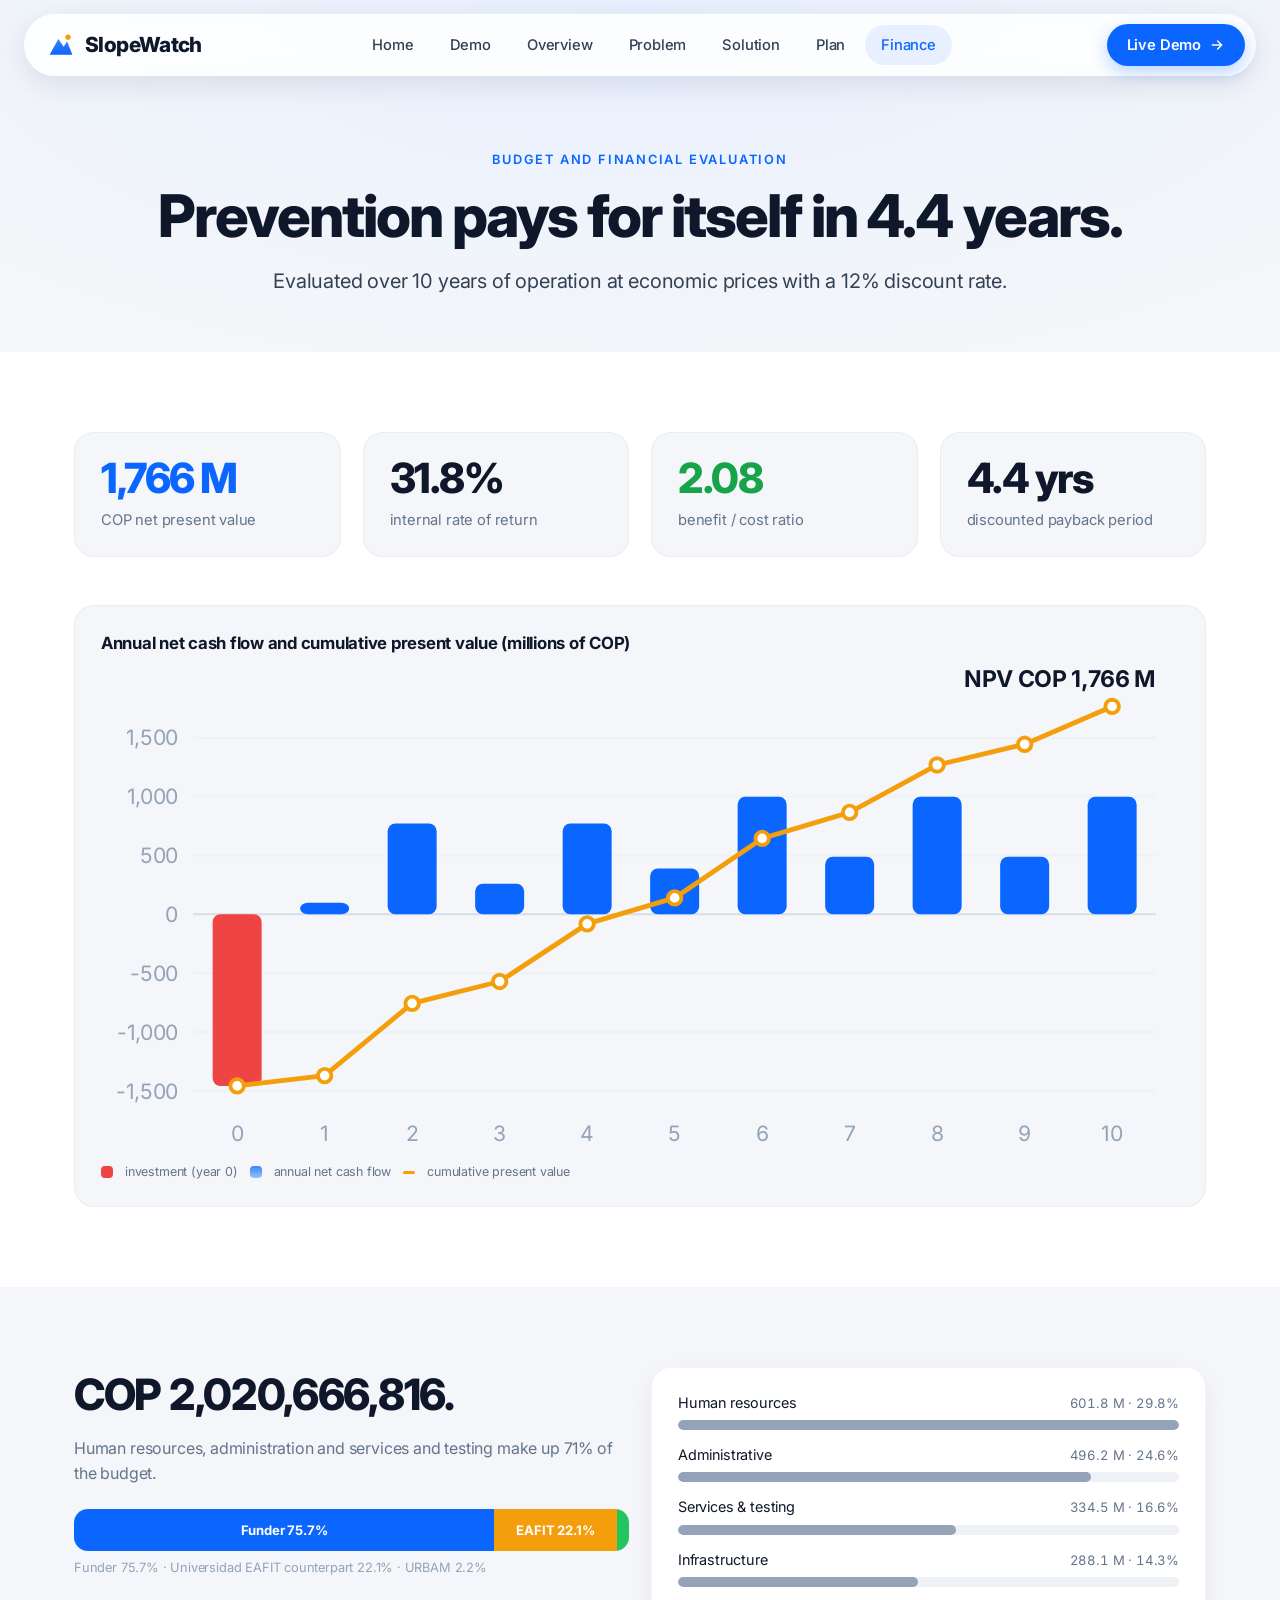
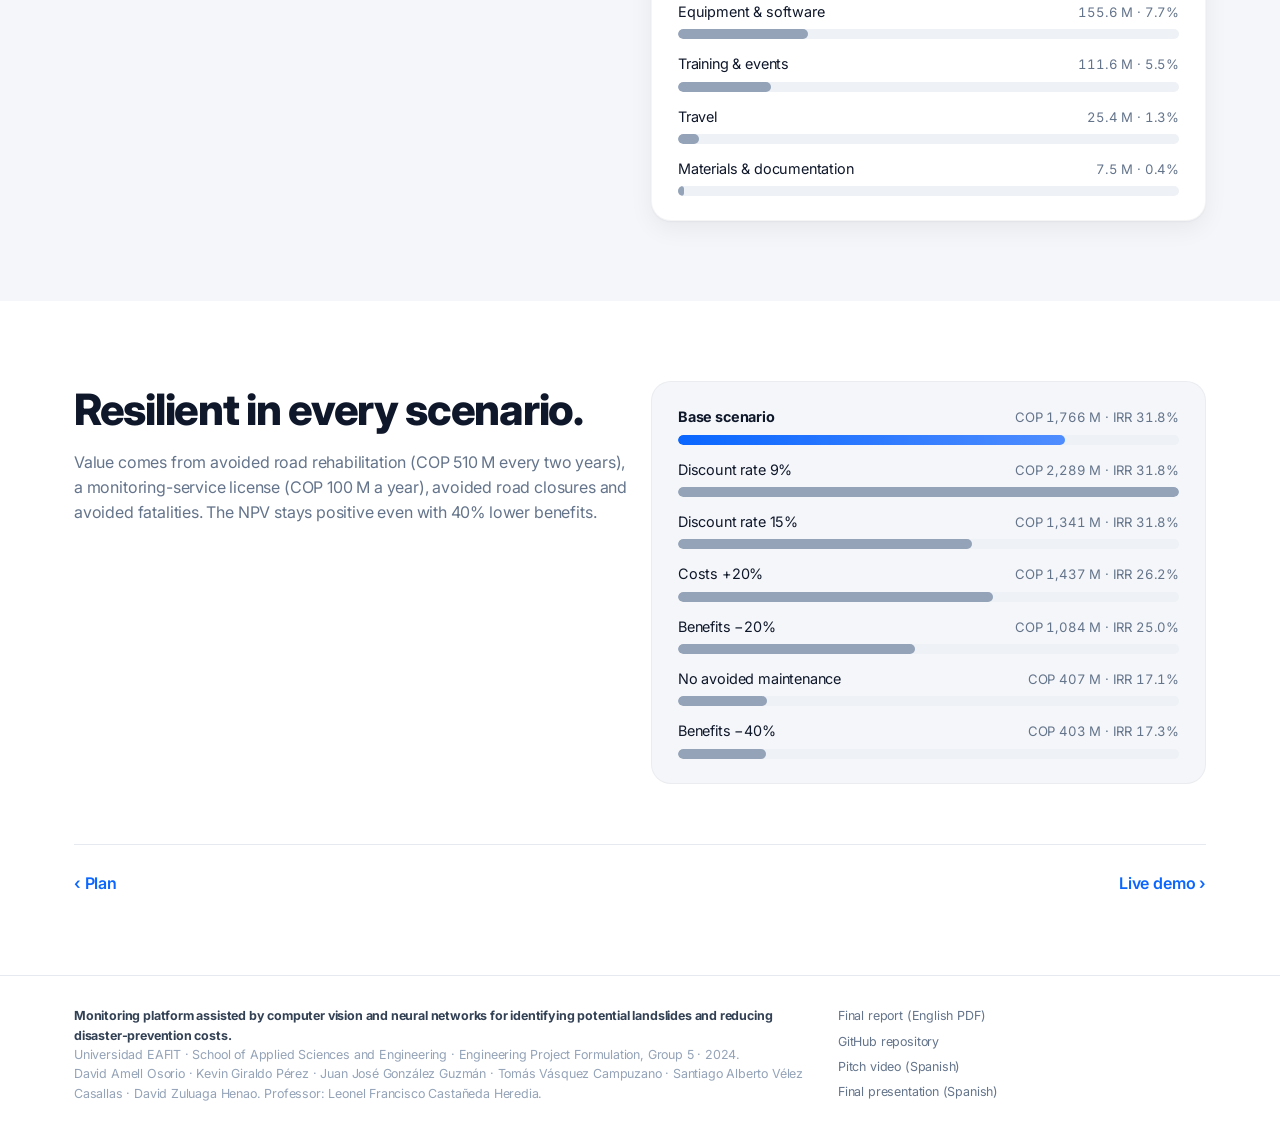
==== commit 82f9637a: "Add full-screen interactive Demo page" ====
--- a/website/finance.html
+++ b/website/finance.html
@@ -14,8 +14,8 @@
 <body>
 <div class="nav-shell"><header class="nav">
   <a class="brand" href="index.html"><svg viewBox="0 0 32 32" aria-hidden="true"><defs><linearGradient id="lg" x1="0" y1="0" x2="0" y2="1"><stop offset="0" stop-color="#3b82f6"/><stop offset="1" stop-color="#0a66ff"/></linearGradient></defs><path d="M3 27 13 9l6 9 4-6 6 15z" fill="url(#lg)"/><circle cx="24" cy="7" r="3" fill="#f59e0b"/></svg>SlopeWatch</a>
-  <nav><a href="index.html" data-page="index">Home</a><a href="overview.html" data-page="overview">Overview</a><a href="problem.html" data-page="problem">Problem</a><a href="solution.html" data-page="solution">Solution</a><a href="plan.html" data-page="plan">Plan</a><a href="finance.html" data-page="finance">Finance</a></nav>
-  <a class="btn sm" href="index.html#dashboard">Live Demo <svg viewBox="0 0 24 24" fill="none" stroke="currentColor" stroke-width="2.2" stroke-linecap="round" stroke-linejoin="round"><path d="M5 12h14M13 6l6 6-6 6"/></svg></a>
+  <nav><a href="index.html" data-page="index">Home</a><a href="demo.html" data-page="demo">Demo</a><a href="overview.html" data-page="overview">Overview</a><a href="problem.html" data-page="problem">Problem</a><a href="solution.html" data-page="solution">Solution</a><a href="plan.html" data-page="plan">Plan</a><a href="finance.html" data-page="finance">Finance</a></nav>
+  <a class="btn sm" href="demo.html">Live Demo <svg viewBox="0 0 24 24" fill="none" stroke="currentColor" stroke-width="2.2" stroke-linecap="round" stroke-linejoin="round"><path d="M5 12h14M13 6l6 6-6 6"/></svg></a>
 </header></div>
 <main>
 
--- a/website/styles.css
+++ b/website/styles.css
@@ -256,3 +256,99 @@
   .card{padding:20px}
   .hero-copy h1{font-size:2.2rem}
 }
+
+/* ================= DEMO PAGE ================= */
+.demo-page{background:var(--bg)}
+.demo-page .nav-shell{position:relative;top:0;height:auto;padding:0;background:#fff;border-bottom:1px solid var(--line)}
+.demo-page .nav{border-radius:0;box-shadow:none;background:transparent;border:0;height:64px;max-width:1440px}
+.app{position:relative;height:calc(100vh - 64px - 118px);min-height:560px}
+.app #map{position:absolute;inset:0}
+.side{position:absolute;z-index:500;top:18px;left:18px;bottom:96px;width:350px;border-radius:22px;padding:18px;display:flex;flex-direction:column;gap:14px;overflow:auto;scrollbar-width:thin}
+.side-head{display:flex;align-items:center;justify-content:space-between;gap:8px}
+.side-head h4{font-size:1.15rem}
+.status{display:inline-flex;align-items:center;gap:6px;font-size:.8rem;font-weight:600;color:#16a34a}
+.search{position:relative}
+.search svg{position:absolute;left:14px;top:50%;width:18px;height:18px;transform:translateY(-50%)}
+.search input{width:100%;font:inherit;font-size:.9rem;padding:11px 14px 11px 40px;border-radius:999px;border:1px solid var(--line);background:#fff;outline:none}
+.search input:focus{border-color:var(--blue);box-shadow:0 0 0 3px rgba(10,102,255,.15)}
+.results{position:absolute;z-index:10;left:0;right:0;top:calc(100% + 6px);background:#fff;border-radius:16px;box-shadow:0 12px 30px rgba(15,23,42,.15);padding:6px;max-height:260px;overflow:auto}
+.results button{display:block;width:100%;text-align:left;font:inherit;font-size:.86rem;padding:9px 12px;border:0;background:transparent;border-radius:10px;cursor:pointer;color:var(--ink)}
+.results button:hover{background:#f1f5f9}
+.panel-box{background:rgba(241,245,249,.8);border-radius:18px;padding:14px}
+.pb-title{display:flex;align-items:center;gap:8px;font-weight:700;font-size:.98rem}
+.loc{display:flex;flex-direction:column;margin-top:6px;font-size:.82rem}
+.loc span{color:var(--muted);font-size:.75rem}
+.panel-box .alert-pill{margin:12px 0 12px;font-size:1.25rem}
+.alert-tiles .d.up{color:var(--red)}.alert-tiles .d.down{color:#16a34a}
+.layers{display:flex;flex-direction:column;gap:4px}
+.layers .pb-title{margin-bottom:4px}
+.layer{display:flex;align-items:center;gap:10px;padding:8px 2px;font-size:.9rem;color:var(--ink2);cursor:pointer}
+.layer .li{width:22px;height:22px;display:inline-flex}
+.layer .li svg{width:22px;height:22px}
+.layer input{position:absolute;opacity:0;pointer-events:none}
+.sw-t{margin-left:auto;width:44px;height:26px;border-radius:999px;background:#e2e8f0;position:relative;transition:background .2s;flex:none}
+.sw-t::after{content:"";position:absolute;top:3px;left:3px;width:20px;height:20px;border-radius:50%;background:#fff;box-shadow:0 1px 3px rgba(0,0,0,.25);transition:transform .2s}
+.layer input:checked+.sw-t{background:var(--blue)}
+.layer input:checked+.sw-t::after{transform:translateX(18px)}
+.layer input:focus-visible+.sw-t{box-shadow:0 0 0 3px rgba(10,102,255,.3)}
+.rain-legend{position:absolute;z-index:500;left:18px;bottom:18px;width:300px;border-radius:16px;padding:10px 14px;font-size:.78rem}
+.ramp{height:12px;border-radius:4px;margin:6px 0 4px;background:linear-gradient(90deg,#9ed6f8,#4aa3f0 14%,#2ad0a8 30%,#8fe04a 45%,#f5e642 60%,#f7a23b 74%,#ec4a2c 87%,#b0102d)}
+.ticks{display:flex;justify-content:space-between;color:var(--ink2);font-size:.72rem}
+.timeline{position:absolute;z-index:500;left:50%;transform:translateX(-50%);bottom:18px;width:min(620px,calc(100% - 760px));min-width:420px;border-radius:20px;padding:12px 14px;display:flex;align-items:center;gap:14px;margin-left:80px}
+.play{width:48px;height:48px;border-radius:50%;border:0;background:var(--blue);display:grid;place-items:center;cursor:pointer;flex:none;box-shadow:0 6px 16px rgba(10,102,255,.35)}
+.play svg{width:22px;height:22px}.play .pa{display:none}.play.playing .pa{display:block}.play.playing .pl{display:none}
+.tl-main{flex:1;display:flex;flex-direction:column;gap:6px;min-width:0}
+#tl-date{font-weight:600;font-size:.92rem}
+#tl-range{width:100%;accent-color:var(--blue)}
+.live{border:0;background:#fff;border-radius:999px;padding:9px 16px;font:inherit;font-weight:600;font-size:.88rem;display:flex;align-items:center;gap:8px;cursor:pointer;box-shadow:0 2px 8px rgba(15,23,42,.08);color:var(--muted)}
+.live .dot{background:var(--faint)}
+.live.on{color:var(--ink)}.live.on .dot{background:var(--blue);box-shadow:0 0 0 4px rgba(10,102,255,.18)}
+.map-btns{position:absolute;z-index:500;right:18px;top:18px;display:flex;flex-direction:column;gap:12px}
+.btn-stack{display:flex;flex-direction:column;border-radius:16px;overflow:hidden;padding:0}
+.btn-stack button,.btn-stack.single{width:48px;height:48px;border:0;background:transparent;font-size:1.5rem;line-height:1;cursor:pointer;display:grid;place-items:center;color:var(--ink)}
+.btn-stack button+button{border-top:1px solid var(--line)}
+.btn-stack svg{width:22px;height:22px}
+#basemap.on{background:var(--blue-soft)}
+.demo-page .leaflet-bottomright{bottom:18px!important;right:18px!important}
+.demo-page .leaflet-control-scale-line{background:rgba(255,255,255,.85);border-color:var(--ink2);font-size:11px;padding:2px 6px}
+.pin span{display:block;width:22px;height:22px;border-radius:50% 50% 50% 0;transform:rotate(-45deg);background:#ef4444;border:3px solid #fff;box-shadow:0 4px 10px rgba(0,0,0,.3)}
+.kpibar{display:grid;grid-template-columns:repeat(5,1fr);gap:14px;padding:14px 18px;height:118px;background:var(--bg)}
+.kb{display:flex;gap:14px;align-items:flex-start;background:#fff;border-radius:18px;padding:14px 18px;box-shadow:var(--shadow);min-width:0}
+.kb>svg{width:28px;height:28px;flex:none;margin-top:2px}
+.kb>div{display:flex;flex-direction:column;min-width:0}
+.kb .t{font-size:.8rem;color:var(--muted)}
+.kb .v{font-size:1.35rem;font-weight:800;letter-spacing:-.025em;white-space:nowrap;overflow:hidden;text-overflow:ellipsis}
+.kb .d{font-size:.8rem;font-weight:600;color:var(--muted);display:flex;align-items:center;gap:6px;white-space:nowrap;overflow:hidden;text-overflow:ellipsis}
+.kb .d.up{color:var(--red)}.kb .d.down{color:#16a34a}
+@media (max-width:1100px){
+  .timeline{left:auto;right:18px;transform:none;margin:0;width:auto;min-width:0;bottom:96px}
+  .kpibar{grid-template-columns:repeat(3,1fr);height:auto}
+  .app{height:calc(100vh - 64px)}
+}
+@media (max-width:900px){
+  .demo-page .nav{height:auto}
+  .app{height:auto;min-height:0;display:flex;flex-direction:column}
+  .app #map{position:relative;height:58vh;min-height:360px}
+  .side{position:relative;top:auto;left:auto;bottom:auto;width:auto;margin:12px;overflow:visible}
+  .rain-legend{position:absolute;top:calc(58vh - 70px);bottom:auto;left:12px;width:240px}
+  .timeline{position:relative;left:auto;right:auto;bottom:auto;margin:0 12px;order:3}
+  .map-btns{top:12px;right:12px}
+  .kpibar{grid-template-columns:1fr 1fr}
+}
+/* compact side panel */
+.side{gap:10px;padding:16px}
+.panel-box{padding:12px 14px}
+.panel-box .alert-pill{margin:8px 0 10px;padding:7px 18px 7px 12px}
+.panel-box .alert-pill svg{width:24px;height:24px}
+.side .alert-tiles>div{padding:9px 12px}
+.side .alert-tiles .v{font-size:1.25rem;margin:2px 0 0}
+.side .alert-tiles .d{font-size:.7rem;line-height:1.3}
+.layer{padding:6px 2px;font-size:.88rem}
+.loc{margin-top:4px}
+@media (max-width:900px){
+  .app #map{order:0;margin:0;border-radius:0}
+  .side{order:2}
+  .timeline{order:1;margin:12px 12px 0}
+  .rain-legend{top:calc(58vh - 84px);width:220px;padding:8px 12px}
+  .kb{padding:12px}
+}
